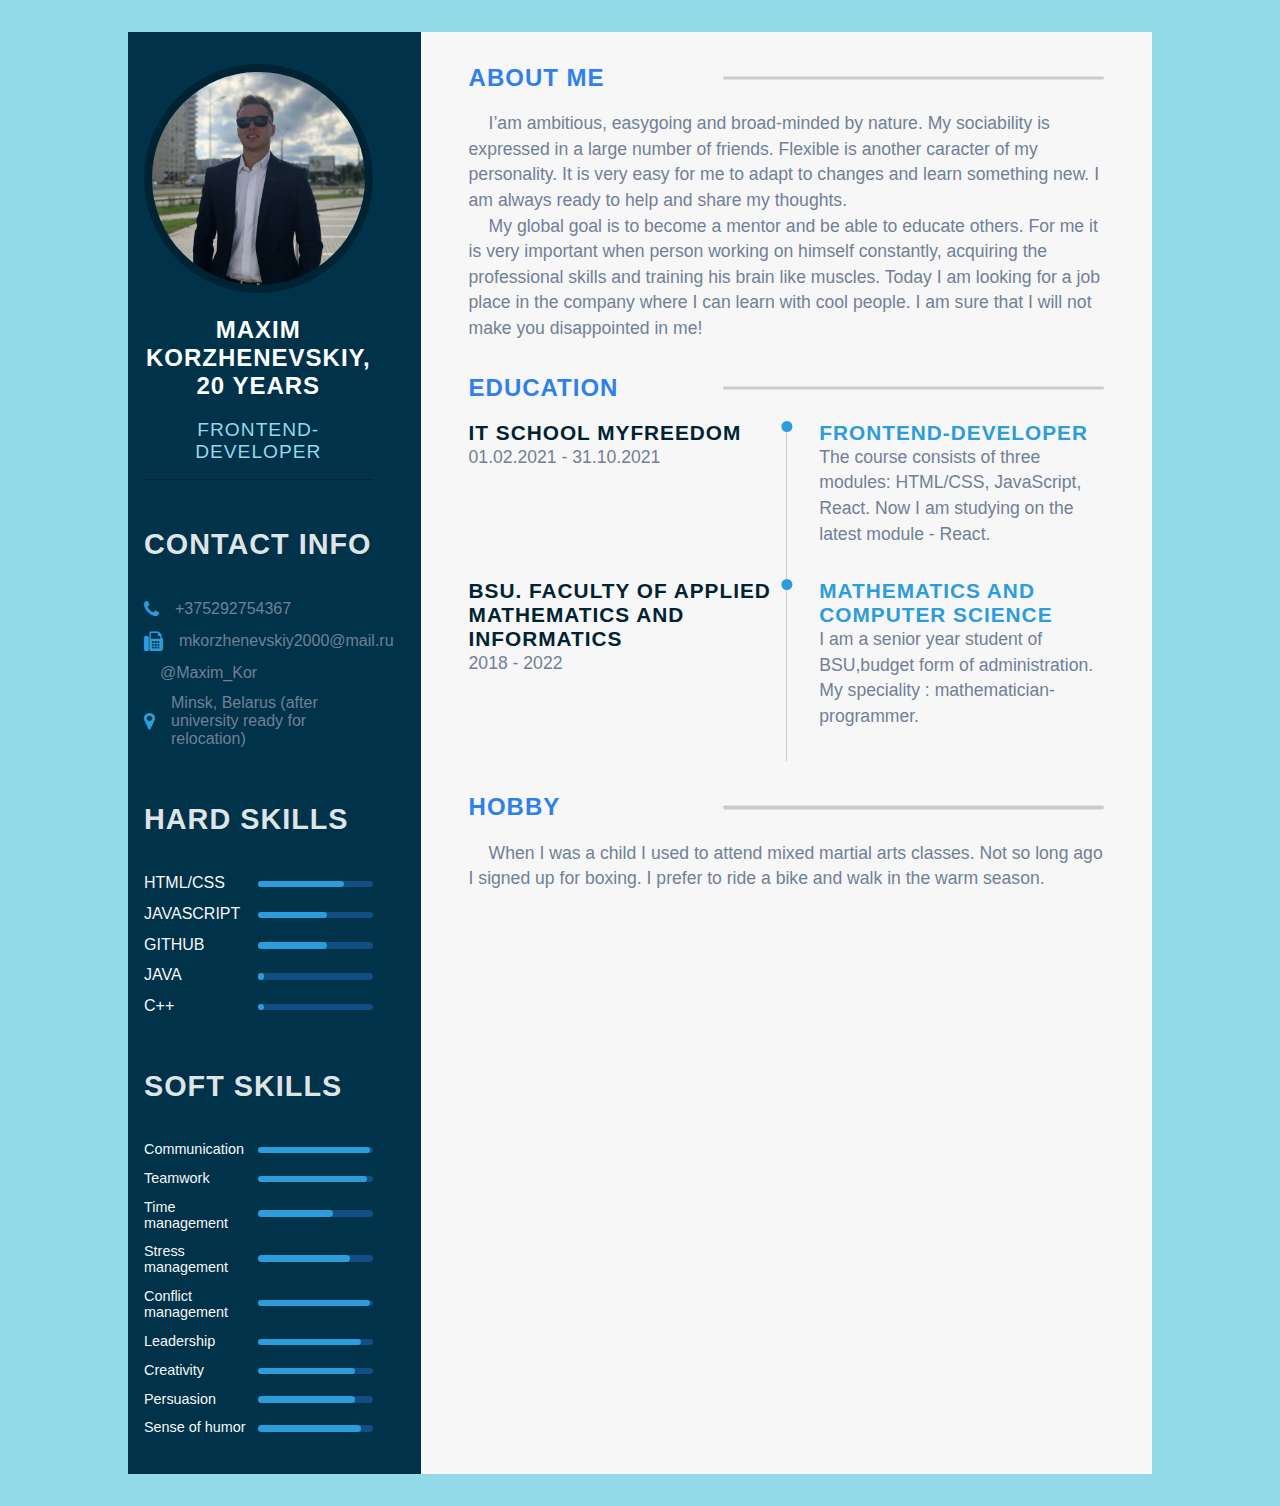
==== index.html @ 6f590173 "first commit" ====
<!DOCTYPE html>
<html lang="en">

<head>
    <meta charset="UTF-8">
    <meta http-equiv="X-UA-Compatible" content="IE=edge">
    <meta name="viewport" content="width=device-width, initial-scale=1.0">
    <title>CV</title>
    <link rel="preconnect" href="https://fonts.gstatic.com">
    <link rel="stylesheet" href="style.css">
    <link rel="stylesheet" href="https://use.fontawesome.com/releases/v5.15.4/css/all.css" integrity="sha384-DyZ88mC6Up2uqS4h/KRgHuoeGwBcD4Ng9SiP4dIRy0EXTlnuz47vAwmeGwVChigm" crossorigin="anonymous">
    <link rel="stylesheet" href="https://cdnjs.cloudflare.com/ajax/libs/font-awesome/4.7.0/css/font-awesome.min.css">
</head>

<body>
    <main class="main-content">
        <section class="left-section">
            <div class="left-content">
                <div class="profile">
                    <div class="image">
                        <img src="./avatar.jpg" alt="">
                    </div>
                    <h2 class="name">Maxim Korzhenevskiy, 20 years</h2>
                    <p class="career">Frontend-developer</p>
                </div>
                <div class="contact-info">
                    <h3 class="main-title">Contact Info</h3>
                    <ul>
                        <li>
                            <i class="fa fa-phone"></i> +375292754367
                        </li>
                        <li>
                            <i class="fa fa-fax"></i> mkorzhenevskiy2000@mail.ru
                        </li>
                        <li>
                            <i class="fab fa-telegram-plane"></i>@Maxim_Kor
                        </li>
                        <li>
                            <i class="fa fa-map-marker"></i> Minsk, Belarus (after university ready for relocation)
                        </li>
                    </ul>
                </div>
                <div class="skills-section">
                    <div>
                        <h3 class="main-title">Hard Skills</h3>
                        <ul>
                            <li>
                                <p class="hard-skill-title">html/css</p>
                                <div class="progress-bar">
                                    <div class="progress ps-progress"></div>
                                </div>
                            </li>
                            <li>
                                <p class="hard-skill-title">Javascript</p>
                                <div class="progress-bar">
                                    <div class="progress js-progress"></div>
                                </div>
                            </li>
                            <li>
                                <p class="hard-skill-title">GitHub</p>
                                <div class="progress-bar">
                                    <div class="progress git-progress"></div>
                                </div>
                            </li>
                            <li>
                                <p class="hard-skill-title">Java</p>
                                <div class="progress-bar">
                                    <div class="progress j-progress"></div>
                                </div>
                            </li>
                            <li>
                                <p class="hard-skill-title">C++</p>
                                <div class="progress-bar">
                                    <div class="progress c-progress"></div>
                                </div>
                            </li>
                        </ul>
                    </div>
                    <div>
                        <h3 class="main-title">Soft Skills</h3>
                        <ul>
                            <li>
                                <p class="soft-skill-title">Communication</p>
                                <div class="progress-bar">
                                    <div class="progress cm-progress"></div>
                                </div>
                            </li>

                            <li>
                                <p class="soft-skill-title">Teamwork</p>
                                <div class="progress-bar">
                                    <div class="progress tw-progress"></div>
                                </div>
                            </li>
                            <li>
                                <p class="soft-skill-title">Time management</p>
                                <div class="progress-bar">
                                    <div class="progress tm-progress"></div>
                                </div>
                            </li>
                            <li>
                                <p class="soft-skill-title">Stress management</p>
                                <div class="progress-bar">
                                    <div class="progress sm-progress"></div>
                                </div>
                            </li>
                            <li>
                                <p class="soft-skill-title">Conflict management</p>
                                <div class="progress-bar">
                                    <div class="progress cnflm-progress"></div>
                                </div>
                            </li>
                            <li>
                                <p class="soft-skill-title">Leadership</p>
                                <div class="progress-bar">
                                    <div class="progress ls-progress"></div>
                                </div>
                            </li>
                            <li>
                                <p class="soft-skill-title">Creativity</p>
                                <div class="progress-bar">
                                    <div class="progress crtvt-progress"></div>
                                </div>
                            </li>
                            <li>
                                <p class="soft-skill-title">Persuasion</p>
                                <div class="progress-bar">
                                    <div class="progress prsn-progress"></div>
                                </div>
                            </li>
                            <li>
                                <p class="soft-skill-title">Sense of humor</p>
                                <div class="progress-bar">
                                    <div class="progress humor-progress"></div>
                                </div>
                            </li>
                        </ul>
                    </div>
                </div>
            </div>
        </section>
        <section class="right-section">
            <div class="right-main-content">
                <section class="about sect">
                    <h2 class="right-title">About Me</h2>
                    <p class="para-about">
                        I’am ambitious, easygoing and broad-minded by nature. My sociability is expressed in a large number of friends. Flexible is another caracter of my personality. It is very easy for me to adapt to changes and learn something new. I am always ready to help
                        and share my thoughts.
                        <p class="para-about">My global goal is to become a mentor and be able to educate others. For me it is very important when person working on himself constantly, acquiring the professional skills and training his brain like muscles. Today I am looking
                            for a job place in the company where I can learn with cool people. I am sure that I will not make you disappointed in me!</p>
                    </p>
                </section>
                <section class="education sect">
                    <h2 class="right-title">education</h2>
                    <div class="timeline">
                        <div class="left-tl-content">
                            <h5 class="tl-title">IT School Myfreedom</h5>
                            <p class="para">01.02.2021 - 31.10.2021</p>
                        </div>
                        <div class="right-tl-content">
                            <div class="tl-content">
                                <h5 class="tl-title-2">Frontend-developer</h5>
                                <p class="para">
                                    The course consists of three modules: HTML/CSS, JavaScript, React. Now I am studying on the latest module - React.
                                </p>
                            </div>
                        </div>
                    </div>
                    <div class="timeline">
                        <div class="left-tl-content">
                            <h5 class="tl-title">BSU. Faculty of Applied Mathematics and Informatics</h5>
                            <p class="para">2018 - 2022</p>
                        </div>
                        <div class="right-tl-content">
                            <div class="tl-content">
                                <h5 class="tl-title-2">mathematics and computer science</h5>
                                <p class="para">
                                    I am a senior year student of BSU,budget form of administration. My speciality : mathematician-programmer.
                                </p>
                            </div>
                        </div>
                    </div>
                </section>
                <section class="about sect">
                    <h2 class="right-title">Hobby</h2>
                    <p class="para-about">
                        When I was a child I used to attend mixed martial arts classes. Not so long ago I signed up for boxing. I prefer to ride a bike and walk in the warm season.
                    </p>
                </section>
            </div>
        </section>
    </main>
</body>

</html>
---- style.css ----
* {
    padding: 0;
    margin: 0;
    box-sizing: border-box;
    list-style: none;
    font-family: 'Nunito', sans-serif;
}

body {
    background-color: #94D9EA;
}

.main-content {
    min-height: 100vh;
    width: 80%;
    margin: 2rem auto;
    display: grid;
    grid-template-columns: repeat(7, 1fr);
}

.left-section {
    grid-column: span 2;
    height: 100%;
    background-color: #00324A;
}

.right-section {
    grid-column: span 5;
    background-color: #f7f7f7;
    height: 100%;
}

.left-content {
    padding: 2rem 3rem 2rem 1rem;
}

.profile {
    width: 100%;
    border-bottom: 1px solid #002333;
}

.image {
    width: 100%;
    text-align: center;
}

.profile img {
    width: 100%;
    border-radius: 50%;
    border: 8px solid #002333;
}

.name {
    font-size: 1.5rem;
    color: white;
    text-align: center;
    text-transform: uppercase;
    letter-spacing: 1px;
    padding: 1.2rem 0;
}

.career {
    font-size: 1.2rem;
    color: #94D9EA;
    text-align: center;
    text-transform: uppercase;
    letter-spacing: 1px;
    padding-bottom: 1rem;
}

.main-title {
    font-size: 1.8rem;
    text-transform: uppercase;
    letter-spacing: 1px;
    color: #f7f7f7ec;
    padding-top: 3rem;
}

.contact-info ul {
    padding-top: 2rem;
}

.contact-info ul li {
    padding: .4rem 0;
    display: flex;
    align-items: center;
    color: #718096;
}

.contact-info ul li i {
    padding-right: 1rem;
    font-size: 1.2rem;
    color: #2D9CDB;
}

.skills-section ul {
    padding-top: 2rem;
}

.skills-section ul li {
    display: grid;
    grid-template-columns: repeat(2, 1fr);
    padding: .4rem 0;
}

.hard-skill-title {
    text-transform: uppercase;
    color: #f7f7f7;
    font-size: 1rem;
}

.progress-bar {
    width: 100%;
    height: .4rem;
    background-color: #2f81ed5b;
    position: relative;
    top: 37%;
    border-radius: 12px;
}

.progress {
    height: 100%;
    position: absolute;
    left: 0;
    background-color: #2D9CDB;
    border-radius: 12px;
}

.ps-progress {
    width: 75%;
}

.js-progress {
    width: 60%;
}

.git-progress {
    width: 60%;
}

.j-progress {
    width: 5%;
}

.c-progress {
    width: 5%;
}

.soft-skill-title {
    color: #f7f7f7;
    font-size: 0.9rem;
}

.cm-progress {
    width: 98%;
}

.tw-progress {
    width: 95%;
}

.tm-progress {
    width: 65%;
}

.sm-progress {
    width: 80%;
}

.cnflm-progress {
    width: 95%;
}

.ls-progress {
    width: 90%;
}

.cnflm-progress {
    width: 98%;
}

.crtvt-progress {
    width: 85%;
}

.humor-progress {
    width: 90%;
}

.prsn-progress {
    width: 85%;
}

.right-main-content {
    padding: 2rem 3rem;
}

.right-title {
    letter-spacing: 1px;
    text-transform: uppercase;
    color: #2F80ED;
    margin-bottom: 1.2rem;
    position: relative;
}

.right-title::after {
    content: "";
    position: absolute;
    width: 60%;
    height: .2rem;
    background-color: #ccc;
    border-radius: 12px;
    right: 0;
    top: 50%;
    transform: translateY(-50%);
}

.para {
    line-height: 1.6rem;
    color: #718096;
    font-size: 1.1rem;
}

.para-about {
    text-indent: 20px;
    line-height: 1.6rem;
    color: #718096;
    font-size: 1.1rem;
}

.sect {
    padding-bottom: 2rem;
}

.timeline {
    display: grid;
    grid-template-columns: repeat(2, 1fr);
}

.tl-title {
    letter-spacing: 1px;
    font-size: 1.3rem;
    color: #002333;
    text-transform: uppercase;
}

.tl-title-2 {
    letter-spacing: 1px;
    font-size: 1.3rem;
    color: #2D9CDB;
    text-transform: uppercase;
}

.tl-content {
    border-left: 1px solid #ccc;
    padding-left: 2rem;
    position: relative;
    padding-bottom: 2rem;
}

.tl-title-2::before {
    content: "";
    position: absolute;
    width: .7rem;
    height: .7rem;
    background-color: #2D9CDB;
    border-radius: 50%;
    transform: translateX(-50%);
    left: 0;
}


/*Media Querries*/

@media screen and (max-width:823px) {
    .right-title::after {
        width: 40%;
    }
}

@media screen and (max-width:681px) {
    .right-title::after {
        width: 30%;
    }
}

@media screen and (max-width:780px) {
    .timeline {
        grid-template-columns: repeat(1, 1fr);
    }
}

@media screen and (max-width:780px) {
    .left-section {
        grid-column: span 3;
    }
    .right-section {
        grid-column: span 4;
    }
}

@media screen and (max-width:1200px) {
    .main-content {
        grid-template-columns: repeat(1, 1fr);
    }
    .profile img {
        width: 40%;
    }
}

@media screen and (max-width:700px) {
    .profile img {
        width: 60%;
    }
}

@media screen and (max-width:390px) {
    .name {
        font-size: 1.5rem;
    }
}
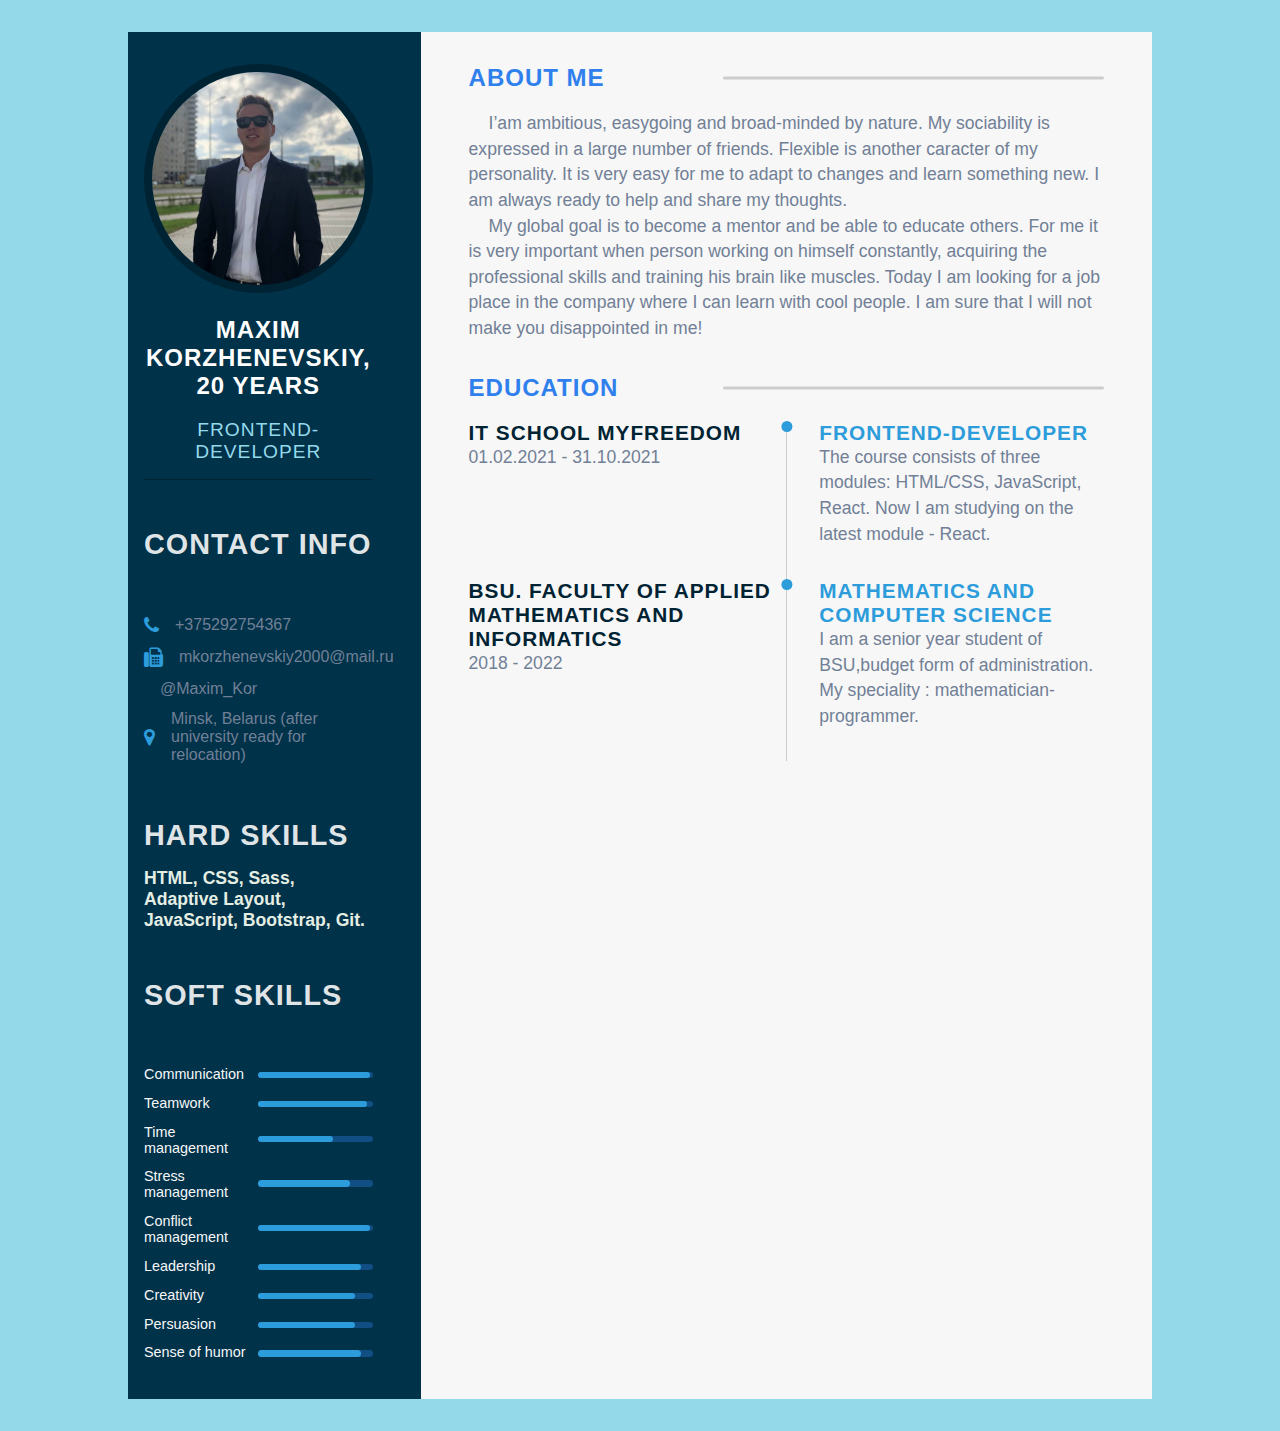
==== commit 79e79435: "delete-soft-skill's-progress-bar" ====
--- a/index.html
+++ b/index.html
@@ -43,38 +43,7 @@
                 <div class="skills-section">
                     <div>
                         <h3 class="main-title">Hard Skills</h3>
-                        <ul>
-                            <li>
-                                <p class="hard-skill-title">html/css</p>
-                                <div class="progress-bar">
-                                    <div class="progress ps-progress"></div>
-                                </div>
-                            </li>
-                            <li>
-                                <p class="hard-skill-title">Javascript</p>
-                                <div class="progress-bar">
-                                    <div class="progress js-progress"></div>
-                                </div>
-                            </li>
-                            <li>
-                                <p class="hard-skill-title">GitHub</p>
-                                <div class="progress-bar">
-                                    <div class="progress git-progress"></div>
-                                </div>
-                            </li>
-                            <li>
-                                <p class="hard-skill-title">Java</p>
-                                <div class="progress-bar">
-                                    <div class="progress j-progress"></div>
-                                </div>
-                            </li>
-                            <li>
-                                <p class="hard-skill-title">C++</p>
-                                <div class="progress-bar">
-                                    <div class="progress c-progress"></div>
-                                </div>
-                            </li>
-                        </ul>
+                        <p class="hard-skill-text">HTML, CSS, Sass, Adaptive Layout, JavaScript, Bootstrap, Git.</p>
                     </div>
                     <div>
                         <h3 class="main-title">Soft Skills</h3>
@@ -181,12 +150,6 @@
                         </div>
                     </div>
                 </section>
-                <section class="about sect">
-                    <h2 class="right-title">Hobby</h2>
-                    <p class="para-about">
-                        When I was a child I used to attend mixed martial arts classes. Not so long ago I signed up for boxing. I prefer to ride a bike and walk in the warm season.
-                    </p>
-                </section>
             </div>
         </section>
     </main>
--- a/style.css
+++ b/style.css
@@ -73,7 +73,7 @@
     text-transform: uppercase;
     letter-spacing: 1px;
     color: #f7f7f7ec;
-    padding-top: 3rem;
+    padding: 3rem 0 1rem;
 }
 
 .contact-info ul {
@@ -103,10 +103,10 @@
     padding: .4rem 0;
 }
 
-.hard-skill-title {
-    text-transform: uppercase;
-    color: #f7f7f7;
-    font-size: 1rem;
+.hard-skill-text {
+    color: #e5eee3;
+    font-size: 1.1rem;
+    font-weight: bold;
 }
 
 .progress-bar {
@@ -124,26 +124,6 @@
     left: 0;
     background-color: #2D9CDB;
     border-radius: 12px;
-}
-
-.ps-progress {
-    width: 75%;
-}
-
-.js-progress {
-    width: 60%;
-}
-
-.git-progress {
-    width: 60%;
-}
-
-.j-progress {
-    width: 5%;
-}
-
-.c-progress {
-    width: 5%;
 }
 
 .soft-skill-title {
